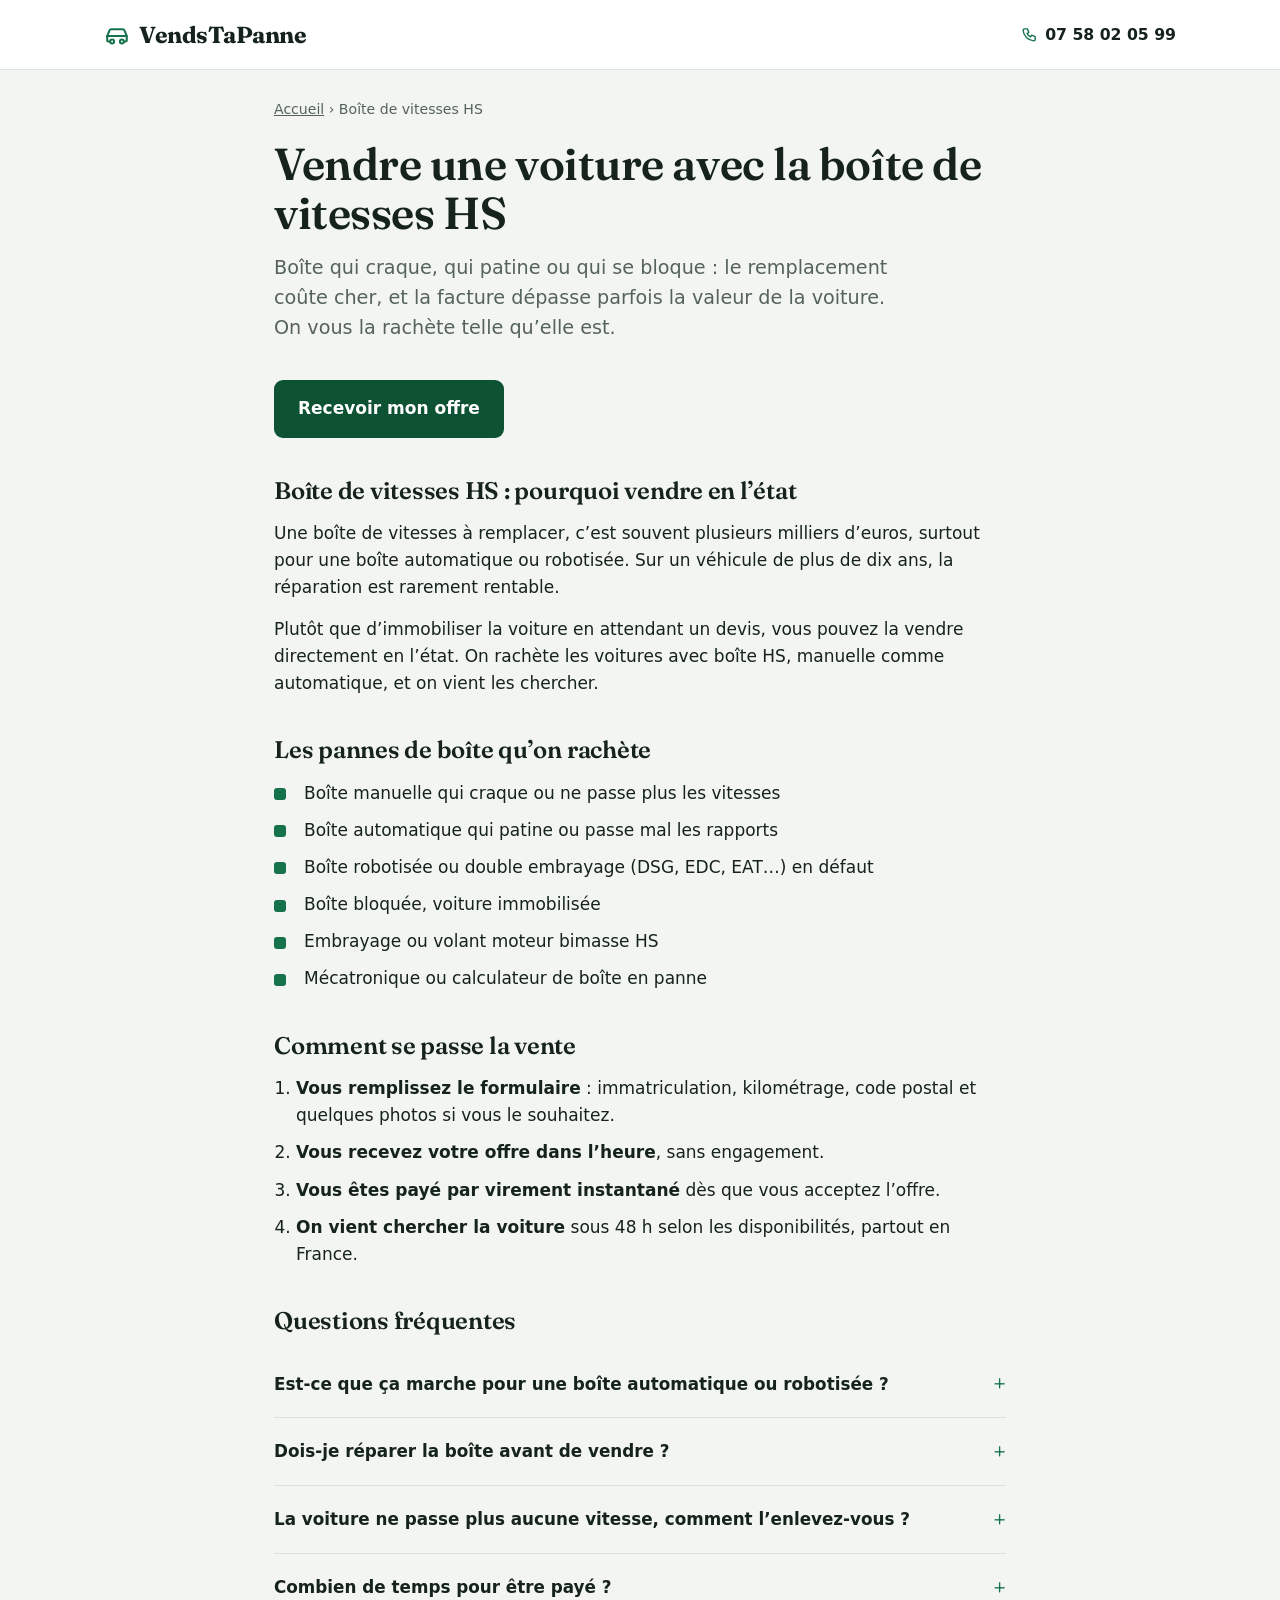
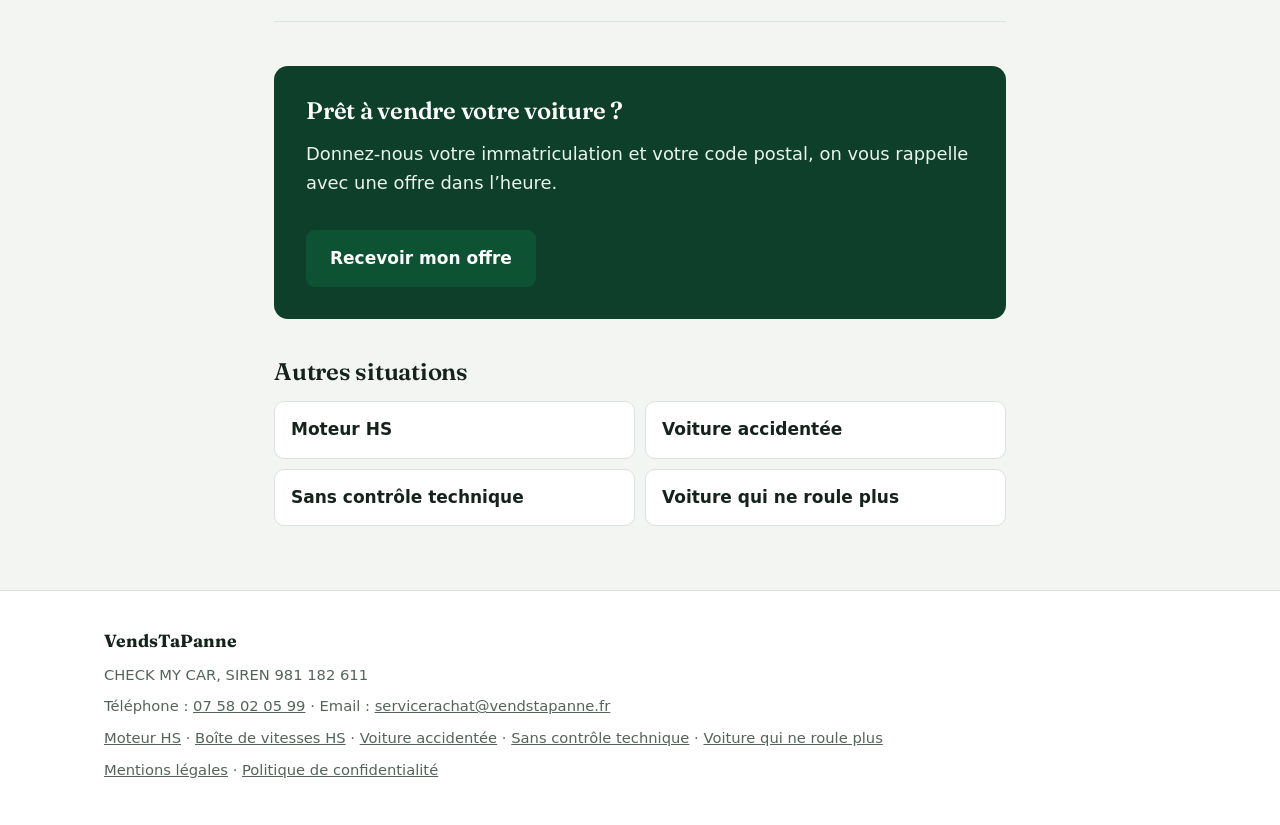
==== boite-de-vitesse-hs/index.html @ ed6f63b9 "SEO : pages par type de panne, balises, données structurées, sitemap - Pages statiques indexables : " ====
<!DOCTYPE html>
<html lang="fr">
<head>
<meta charset="utf-8">
<meta name="viewport" content="width=device-width, initial-scale=1, viewport-fit=cover">
<title>Vendre sa voiture boîte de vitesses HS | VendsTaPanne</title>
<meta name="description" content="Boîte de vitesses manuelle, automatique ou robotisée HS ? On rachète votre voiture sans réparation. Offre dans l’heure, paiement par virement instantané, enlèvement partout en France.">
<meta name="robots" content="index, follow">
<link rel="canonical" href="https://vendstapanne.fr/boite-de-vitesse-hs/">
<meta name="theme-color" content="#0E5234">
<meta property="og:type" content="website">
<meta property="og:locale" content="fr_FR">
<meta property="og:site_name" content="VendsTaPanne">
<meta property="og:url" content="https://vendstapanne.fr/boite-de-vitesse-hs/">
<meta property="og:title" content="Vendre sa voiture boîte de vitesses HS | VendsTaPanne">
<meta property="og:description" content="Boîte de vitesses manuelle, automatique ou robotisée HS ? On rachète votre voiture sans réparation. Offre dans l’heure, paiement par virement instantané, enlèvement partout en France.">
<link rel="icon" href="/assets/favicon.svg" type="image/svg+xml">
<link rel="preconnect" href="https://fonts.googleapis.com">
<link rel="preconnect" href="https://fonts.gstatic.com" crossorigin>
<link href="https://fonts.googleapis.com/css2?family=Fraunces:opsz,wght@9..144,500;9..144,600;9..144,700&display=swap" rel="stylesheet">
<link rel="stylesheet" href="/assets/style.css">
<script type="application/ld+json">{"@context": "https://schema.org", "@type": "Service", "name": "Vendre une voiture avec la boîte de vitesses HS", "serviceType": "Rachat de véhicules", "areaServed": {"@type": "Country", "name": "France"}, "provider": {"@id": "https://vendstapanne.fr/#org"}, "url": "https://vendstapanne.fr/boite-de-vitesse-hs/"}</script>
<script type="application/ld+json">{"@context": "https://schema.org", "@type": "BreadcrumbList", "itemListElement": [{"@type": "ListItem", "position": 1, "name": "Accueil", "item": "https://vendstapanne.fr/"}, {"@type": "ListItem", "position": 2, "name": "Boîte de vitesses HS", "item": "https://vendstapanne.fr/boite-de-vitesse-hs/"}]}</script>
<script type="application/ld+json">{"@context": "https://schema.org", "@type": "FAQPage", "mainEntity": [{"@type": "Question", "name": "Est-ce que ça marche pour une boîte automatique ou robotisée ?", "acceptedAnswer": {"@type": "Answer", "text": "Oui, toutes les boîtes. Précisez simplement le type de boîte quand on vous rappelle."}}, {"@type": "Question", "name": "Dois-je réparer la boîte avant de vendre ?", "acceptedAnswer": {"@type": "Answer", "text": "Non. On rachète la voiture dans l’état où elle est."}}, {"@type": "Question", "name": "La voiture ne passe plus aucune vitesse, comment l’enlevez-vous ?", "acceptedAnswer": {"@type": "Answer", "text": "On s’occupe de l’enlèvement, même si la voiture ne peut plus avancer."}}, {"@type": "Question", "name": "Combien de temps pour être payé ?", "acceptedAnswer": {"@type": "Answer", "text": "Vous recevez votre offre dans l’heure, et le paiement se fait par virement instantané dès que vous l’acceptez."}}]}</script>
</head>
<body>
<header>
  <div class="wrap">
    <a class="brand" href="/"><span class="mk" aria-hidden="true"><svg viewBox="0 0 24 24"><path d="M3 13l2-5a2 2 0 0 1 1.9-1.3h10.2A2 2 0 0 1 19 8l2 5"/><path d="M3 13h18v4a1 1 0 0 1-1 1h-1.5"/><path d="M5.5 18H4a1 1 0 0 1-1-1v-4"/><circle cx="7.5" cy="18" r="1.8"/><circle cx="16.5" cy="18" r="1.8"/></svg></span>VendsTaPanne</a>
    <a class="call" href="tel:+33758020599"><svg viewBox="0 0 24 24" aria-hidden="true"><path d="M5 4h4l2 5-2.5 1.5a11 11 0 0 0 5 5L15 13l5 2v4a2 2 0 0 1-2 2A16 16 0 0 1 3 6a2 2 0 0 1 2-2z"/></svg>07 58 02 05 99</a>
  </div>
</header>
<main>
<section class="page"><div class="wrap narrow">
<nav class="crumbs" aria-label="Fil d’Ariane"><a href="/">Accueil</a> › Boîte de vitesses HS</nav>
<h1>Vendre une voiture avec la boîte de vitesses HS</h1>
<p class="lead">Boîte qui craque, qui patine ou qui se bloque : le remplacement coûte cher, et la facture dépasse parfois la valeur de la voiture. On vous la rachète telle qu’elle est.</p>
<a class="btn" href="/#estimation">Recevoir mon offre</a>
<h2>Boîte de vitesses HS : pourquoi vendre en l’état</h2>
<p>Une boîte de vitesses à remplacer, c’est souvent plusieurs milliers d’euros, surtout pour une boîte automatique ou robotisée. Sur un véhicule de plus de dix ans, la réparation est rarement rentable.</p>
<p>Plutôt que d’immobiliser la voiture en attendant un devis, vous pouvez la vendre directement en l’état. On rachète les voitures avec boîte HS, manuelle comme automatique, et on vient les chercher.</p>
<h2>Les pannes de boîte qu’on rachète</h2>
<ul class="list"><li>Boîte manuelle qui craque ou ne passe plus les vitesses</li><li>Boîte automatique qui patine ou passe mal les rapports</li><li>Boîte robotisée ou double embrayage (DSG, EDC, EAT…) en défaut</li><li>Boîte bloquée, voiture immobilisée</li><li>Embrayage ou volant moteur bimasse HS</li><li>Mécatronique ou calculateur de boîte en panne</li></ul>
<h2>Comment se passe la vente</h2>
<ol class="how">
<li><strong>Vous remplissez le formulaire</strong> : immatriculation, kilométrage, code postal et quelques photos si vous le souhaitez.</li>
<li><strong>Vous recevez votre offre dans l’heure</strong>, sans engagement.</li>
<li><strong>Vous êtes payé par virement instantané</strong> dès que vous acceptez l’offre.</li>
<li><strong>On vient chercher la voiture</strong> sous 48 h selon les disponibilités, partout en France.</li>
</ol>
<h2>Questions fréquentes</h2>
<details><summary>Est-ce que ça marche pour une boîte automatique ou robotisée ?</summary><p>Oui, toutes les boîtes. Précisez simplement le type de boîte quand on vous rappelle.</p></details>
<details><summary>Dois-je réparer la boîte avant de vendre ?</summary><p>Non. On rachète la voiture dans l’état où elle est.</p></details>
<details><summary>La voiture ne passe plus aucune vitesse, comment l’enlevez-vous ?</summary><p>On s’occupe de l’enlèvement, même si la voiture ne peut plus avancer.</p></details>
<details><summary>Combien de temps pour être payé ?</summary><p>Vous recevez votre offre dans l’heure, et le paiement se fait par virement instantané dès que vous l’acceptez.</p></details>
<div class="band"><h2>Prêt à vendre votre voiture ?</h2><p>Donnez-nous votre immatriculation et votre code postal, on vous rappelle avec une offre dans l’heure.</p><a class="btn" href="/#estimation">Recevoir mon offre</a></div>
<h2>Autres situations</h2>
<ul class="related"><li><a href="/moteur-hs/">Moteur HS</a></li><li><a href="/voiture-accidentee/">Voiture accidentée</a></li><li><a href="/sans-controle-technique/">Sans contrôle technique</a></li><li><a href="/voiture-non-roulante/">Voiture qui ne roule plus</a></li></ul>
</div></section>
</main>
<div class="stickybar">
  <a class="sb-call" href="tel:+33758020599">Appeler</a>
  <a class="sb-est" href="/#estimation">Estimer ma voiture</a>
</div>
<footer id="contact">
  <div class="wrap">
    <div class="fb">VendsTaPanne</div>
    <div>CHECK MY CAR, SIREN 981 182 611</div>
    <div>Téléphone : <a href="tel:+33758020599">07 58 02 05 99</a> · Email : <a href="mailto:servicerachat@vendstapanne.fr">servicerachat@vendstapanne.fr</a></div>
    <div><a href="/moteur-hs/">Moteur HS</a> · <a href="/boite-de-vitesse-hs/">Boîte de vitesses HS</a> · <a href="/voiture-accidentee/">Voiture accidentée</a> · <a href="/sans-controle-technique/">Sans contrôle technique</a> · <a href="/voiture-non-roulante/">Voiture qui ne roule plus</a></div>
    <div><a href="/mentions-legales/">Mentions légales</a> · <a href="/confidentialite/">Politique de confidentialité</a></div>
  </div>
</footer>
</body>
</html>
---- assets/style.css ----
:root{
  box-sizing:border-box;
  padding-top:env(safe-area-inset-top,0px);
  padding-bottom:env(safe-area-inset-bottom,0px);
  --bg:#F2F5F2;--surface:#FFFFFF;--ink:#16231D;--muted:#55635A;
  --green:#15724A;--cta-bg:#0E5234;--on-cta:#FFFFFF;
  --line:#DAE3DD;--band:#0E3F2A;--on-band:#EAF3ED;--tint:#E7F0EA;
  color-scheme:light;
}
@media (prefers-color-scheme:dark){
  :root:not([data-theme="light"]){
    --bg:#0D1512;--surface:#15201B;--ink:#E9F0EB;--muted:#9AA89F;
    --green:#5FD2A0;--cta-bg:#37B884;--on-cta:#06231A;
    --line:#26332C;--band:#0C2E20;--on-band:#E3EFE8;--tint:#16241D;color-scheme:dark;
  }
}
:root[data-theme="dark"]{
  --bg:#0D1512;--surface:#15201B;--ink:#E9F0EB;--muted:#9AA89F;
  --green:#5FD2A0;--cta-bg:#37B884;--on-cta:#06231A;
  --line:#26332C;--band:#0C2E20;--on-band:#E3EFE8;--tint:#16241D;color-scheme:dark;
}
html{scroll-padding-top:env(safe-area-inset-top,0px)}
*,*::before,*::after{box-sizing:inherit}
body{margin:0;background:var(--bg);color:var(--ink);font:17px/1.6 system-ui,-apple-system,"Segoe UI",Roboto,sans-serif;-webkit-font-smoothing:antialiased}
h1,h2,h3{font-family:"Fraunces",Georgia,"Times New Roman",serif;line-height:1.1;margin:0;font-weight:600;letter-spacing:-.01em}
a{color:var(--green)}
:focus-visible{outline:3px solid var(--green);outline-offset:2px}
.wrap{max-width:1120px;margin:0 auto;padding:0 24px}
.todo{background:#FCE9A6;color:#5a4a12;padding:0 .3em;border-radius:3px;font-weight:600;white-space:nowrap}

/* header */
header{border-bottom:1px solid var(--line);background:var(--surface)}
header .wrap{display:flex;align-items:center;justify-content:space-between;gap:16px;padding-top:16px;padding-bottom:16px}
.brand{font-family:"Fraunces",Georgia,serif;font-weight:700;font-size:1.45rem;text-decoration:none;color:var(--ink);letter-spacing:-.02em;display:inline-flex;align-items:center;gap:9px}
.brand .mk{width:26px;height:26px;flex:none;color:var(--green)}
.brand .mk svg{width:100%;height:100%;display:block;stroke:currentColor;fill:none;stroke-width:1.9;stroke-linecap:round;stroke-linejoin:round}
.call{font-weight:600;text-decoration:none;color:var(--ink);font-size:.98rem;display:inline-flex;align-items:center;gap:7px}
.call svg{width:17px;height:17px;stroke:var(--green);fill:none;stroke-width:2;stroke-linecap:round;stroke-linejoin:round}

/* hero */
.hero{border-bottom:1px solid var(--line);background:linear-gradient(180deg,var(--tint),var(--bg) 70%)}
.hero .wrap{display:grid;grid-template-columns:1.02fr .98fr;gap:52px;align-items:center;padding-top:64px;padding-bottom:64px}
.eyebrow{display:inline-block;font-size:.8rem;font-weight:700;letter-spacing:.14em;text-transform:uppercase;color:var(--green)}
h1{font-size:clamp(2.2rem,5vw,3.5rem);margin-top:14px}
.lead{font-size:1.2rem;line-height:1.55;color:var(--muted);max-width:33em;margin:20px 0 0}
.checks{list-style:none;padding:0;margin:26px 0 0;display:grid;gap:12px}
.checks li{padding-left:32px;position:relative;font-weight:500}
.checks li svg{position:absolute;left:0;top:1px;width:22px;height:22px;stroke:var(--green);fill:none;stroke-width:2.3;stroke-linecap:round;stroke-linejoin:round}

/* form card */
.card{background:var(--surface);border:1px solid var(--line);border-radius:14px;padding:26px;box-shadow:0 1px 2px rgba(16,40,28,.04),0 10px 30px -18px rgba(16,40,28,.25)}
.card h2{font-size:1.4rem}
.card .cap{margin:4px 0 18px;color:var(--muted);font-size:.95rem}
.grid{display:grid;grid-template-columns:1fr 1fr;gap:14px}
.full{grid-column:1/-1}
label{display:block;font-weight:600;font-size:.9rem;margin-bottom:5px}
input,select{width:100%;font:inherit;color:var(--ink);background:var(--surface);border:1px solid var(--line);border-radius:9px;padding:11px 12px;min-height:46px}
input:focus,select:focus{border-color:var(--green)}
.plate input{font-weight:700;font-size:1.8rem;text-align:center;letter-spacing:.14em;text-transform:uppercase;min-height:64px;border:2px solid var(--ink);border-left:26px solid var(--green);background:#fff;color:#111}
:root[data-theme="dark"] .plate input,.plate input{}
.hint{font-size:.85rem;color:var(--muted);margin:6px 0 0}
.link{background:none;border:0;padding:6px 0;margin-top:2px;font:inherit;font-size:.9rem;color:var(--green);text-decoration:underline;cursor:pointer}
.radios{display:flex;gap:10px}
.opt{font-weight:400;color:var(--muted)}
.sr{position:absolute;width:1px;height:1px;opacity:0;overflow:hidden}
.drop{display:flex;align-items:center;justify-content:center;gap:10px;margin:0;font-weight:600;border:1.5px dashed var(--line);border-radius:9px;padding:14px;min-height:54px;cursor:pointer;background:var(--surface)}
.drop:hover,#photos:focus+.thumbs,.drop:focus-within{border-color:var(--green)}
.drop svg{width:22px;height:22px;stroke:var(--green);fill:none;stroke-width:2;stroke-linecap:round;stroke-linejoin:round}
.thumbs{display:flex;flex-wrap:wrap;gap:8px;margin-top:8px}
.thumbs img{width:64px;height:64px;object-fit:cover;border-radius:7px;border:1px solid var(--line)}
.r{display:flex;align-items:center;gap:8px;flex:1;font-weight:500;margin:0;background:var(--surface);border:1px solid var(--line);border-radius:9px;padding:11px 12px;min-height:46px;cursor:pointer}
.r:has(input:checked){border-color:var(--green);background:var(--tint)}
.r input{width:auto;min-height:0;margin:0;accent-color:var(--green)}
button.cta{width:100%;margin-top:4px;font:inherit;font-weight:700;font-size:1.05rem;background:var(--cta-bg);color:var(--on-cta);border:0;border-radius:9px;padding:15px 18px;cursor:pointer;min-height:54px}
button.cta:hover{filter:brightness(1.08)}
.legal{font-size:.82rem;color:var(--muted);margin:12px 0 0}
.done{display:none;text-align:center;padding:14px 0}
.done .ok{width:56px;height:56px;margin:0 auto 12px;border-radius:50%;background:var(--tint);display:grid;place-items:center}
.done .ok svg{width:30px;height:30px;stroke:var(--green);fill:none;stroke-width:2.4;stroke-linecap:round;stroke-linejoin:round}
.done h2{margin-bottom:6px;font-size:1.4rem}

/* sections */
section.block{padding:72px 0}
.kicker{font-size:.8rem;font-weight:700;letter-spacing:.14em;text-transform:uppercase;color:var(--green);margin-bottom:10px}
section.block h2{font-size:clamp(1.7rem,3.4vw,2.35rem);margin-bottom:8px}
.sub{color:var(--muted);font-size:1.08rem;max-width:40em;margin:0 0 36px}

.steps{display:grid;grid-template-columns:repeat(4,1fr);gap:34px 28px;list-style:none;padding:0;margin:0}
.steps li{color:var(--muted)}
.steps .ico{display:grid;place-items:center;width:50px;height:50px;border-radius:13px;background:var(--tint);margin-bottom:16px}
.steps .ico svg{width:25px;height:25px;stroke:var(--green);fill:none;stroke-width:1.9;stroke-linecap:round;stroke-linejoin:round}
.steps strong{display:block;font-family:"Fraunces",Georgia,serif;font-weight:600;font-size:1.18rem;margin-bottom:5px;color:var(--ink);letter-spacing:-.01em}

.cases{display:grid;grid-template-columns:repeat(5,1fr);gap:0;border:1px solid var(--line);border-radius:14px;overflow:hidden;background:var(--surface)}
.cases a{display:flex;flex-direction:column;gap:12px;padding:24px 20px;text-decoration:none;color:var(--ink);border-right:1px solid var(--line);transition:background .15s}
.cases a:last-child{border-right:0}
.cases a:hover{background:var(--tint)}
.cases svg{width:30px;height:30px;stroke:var(--green);fill:none;stroke-width:1.8;stroke-linecap:round;stroke-linejoin:round}
.cases span{font-weight:600;font-size:1rem;line-height:1.3}
.cases em{font-style:normal;color:var(--green);font-size:.85rem;font-weight:600;margin-top:auto}

.why{display:grid;grid-template-columns:repeat(4,1fr);gap:30px}
.why div h3{font-size:1.12rem;padding-top:16px;border-top:2px solid var(--green);margin-bottom:8px}
.why p{margin:0;color:var(--muted);font-size:.97rem}

.band{background:var(--band);color:var(--on-band)}
.band .wrap{max-width:820px;padding-top:56px;padding-bottom:56px}
.band h2{font-size:clamp(1.6rem,3vw,2.1rem);margin-bottom:12px;color:#fff}
.band p{margin:0;font-size:1.12rem;line-height:1.6}
:root:not([data-theme="dark"]) .band h2{color:#fff}

.faqwrap{max-width:780px}
details{border-bottom:1px solid var(--line)}
summary{cursor:pointer;font-weight:600;padding:20px 0;list-style:none;display:flex;justify-content:space-between;align-items:center;gap:16px;font-size:1.05rem}
summary::-webkit-details-marker{display:none}
summary::after{content:"+";font-family:"Fraunces",serif;font-size:1.5rem;color:var(--green);line-height:1}
details[open] summary::after{content:"–"}
details p{margin:0 0 20px;color:var(--muted)}

footer{border-top:1px solid var(--line);padding:36px 0 44px;color:var(--muted);font-size:.92rem;background:var(--surface)}
footer .wrap{display:grid;gap:8px}
footer a{color:var(--muted)}
footer .fb{font-family:"Fraunces",Georgia,serif;font-weight:700;color:var(--ink);font-size:1.1rem}

/* type-de-panne pages */
[hidden]{display:none!important}
.page{padding:28px 0 64px}
.narrow{max-width:780px}
.back{display:inline-flex;align-items:center;gap:6px;margin-bottom:24px;font-weight:600;text-decoration:none}
.page h1{font-size:clamp(1.9rem,4vw,2.8rem);margin-bottom:16px}
.page .lead{color:var(--muted)}
.page h2{font-size:1.5rem;margin:40px 0 16px}
.page ul.list{padding:0;margin:0;list-style:none;display:grid;gap:10px}
.page ul.list li{padding-left:30px;position:relative}
.page ul.list li::before{content:"";position:absolute;left:0;top:.5em;width:12px;height:12px;border-radius:3px;background:var(--green)}
.btn{display:inline-block;margin-top:24px;background:var(--cta-bg);color:var(--on-cta);font-weight:700;text-decoration:none;border-radius:9px;padding:15px 24px}
.page .band{border-radius:14px;padding:32px;margin-top:44px}
.page .band h2{margin-top:0}
.page .band .btn{margin-top:18px}

/* sticky mobile */
.stickybar{display:none}
@media (max-width:860px){
  .hero .wrap{grid-template-columns:1fr;gap:36px;padding-top:44px;padding-bottom:44px}
  .steps{grid-template-columns:1fr 1fr;gap:30px 24px}
  .cases{grid-template-columns:1fr 1fr}
  .cases a{border-right:1px solid var(--line);border-bottom:1px solid var(--line)}
  .why{grid-template-columns:1fr 1fr;gap:26px}
  .stickybar{position:fixed;left:0;right:0;bottom:0;z-index:50;display:flex;gap:10px;padding:10px 16px calc(10px + env(safe-area-inset-bottom,0px));background:var(--surface);border-top:1px solid var(--line)}
  .stickybar a{flex:1;text-align:center;font-weight:700;text-decoration:none;border-radius:9px;padding:13px;min-height:48px;display:flex;align-items:center;justify-content:center}
  .sb-call{border:1.5px solid var(--cta-bg);color:var(--cta-bg)}
  .sb-est{background:var(--cta-bg);color:var(--on-cta);flex:2}
  body{padding-bottom:78px}
}
@media (max-width:520px){
  .grid{grid-template-columns:1fr}
  .steps{grid-template-columns:1fr}
  .cases{grid-template-columns:1fr}
  .why{grid-template-columns:1fr}
}

/* pages intérieures */
.crumbs{font-size:.88rem;color:var(--muted);margin-bottom:18px}
.crumbs a{color:var(--muted)}
.page p{margin:0 0 14px}
.page h3{font-size:1.15rem;margin:22px 0 8px}
.page ol.how{padding-left:22px;margin:0;display:grid;gap:10px}
.related{display:grid;grid-template-columns:1fr 1fr;gap:10px;list-style:none;padding:0;margin:0}
.related a{display:block;padding:14px 16px;border:1px solid var(--line);border-radius:10px;background:var(--surface);text-decoration:none;font-weight:600;color:var(--ink)}
.related a:hover{background:var(--tint)}
.legalpage h2{font-size:1.3rem;margin:32px 0 10px}
@media (max-width:520px){.related{grid-template-columns:1fr}}
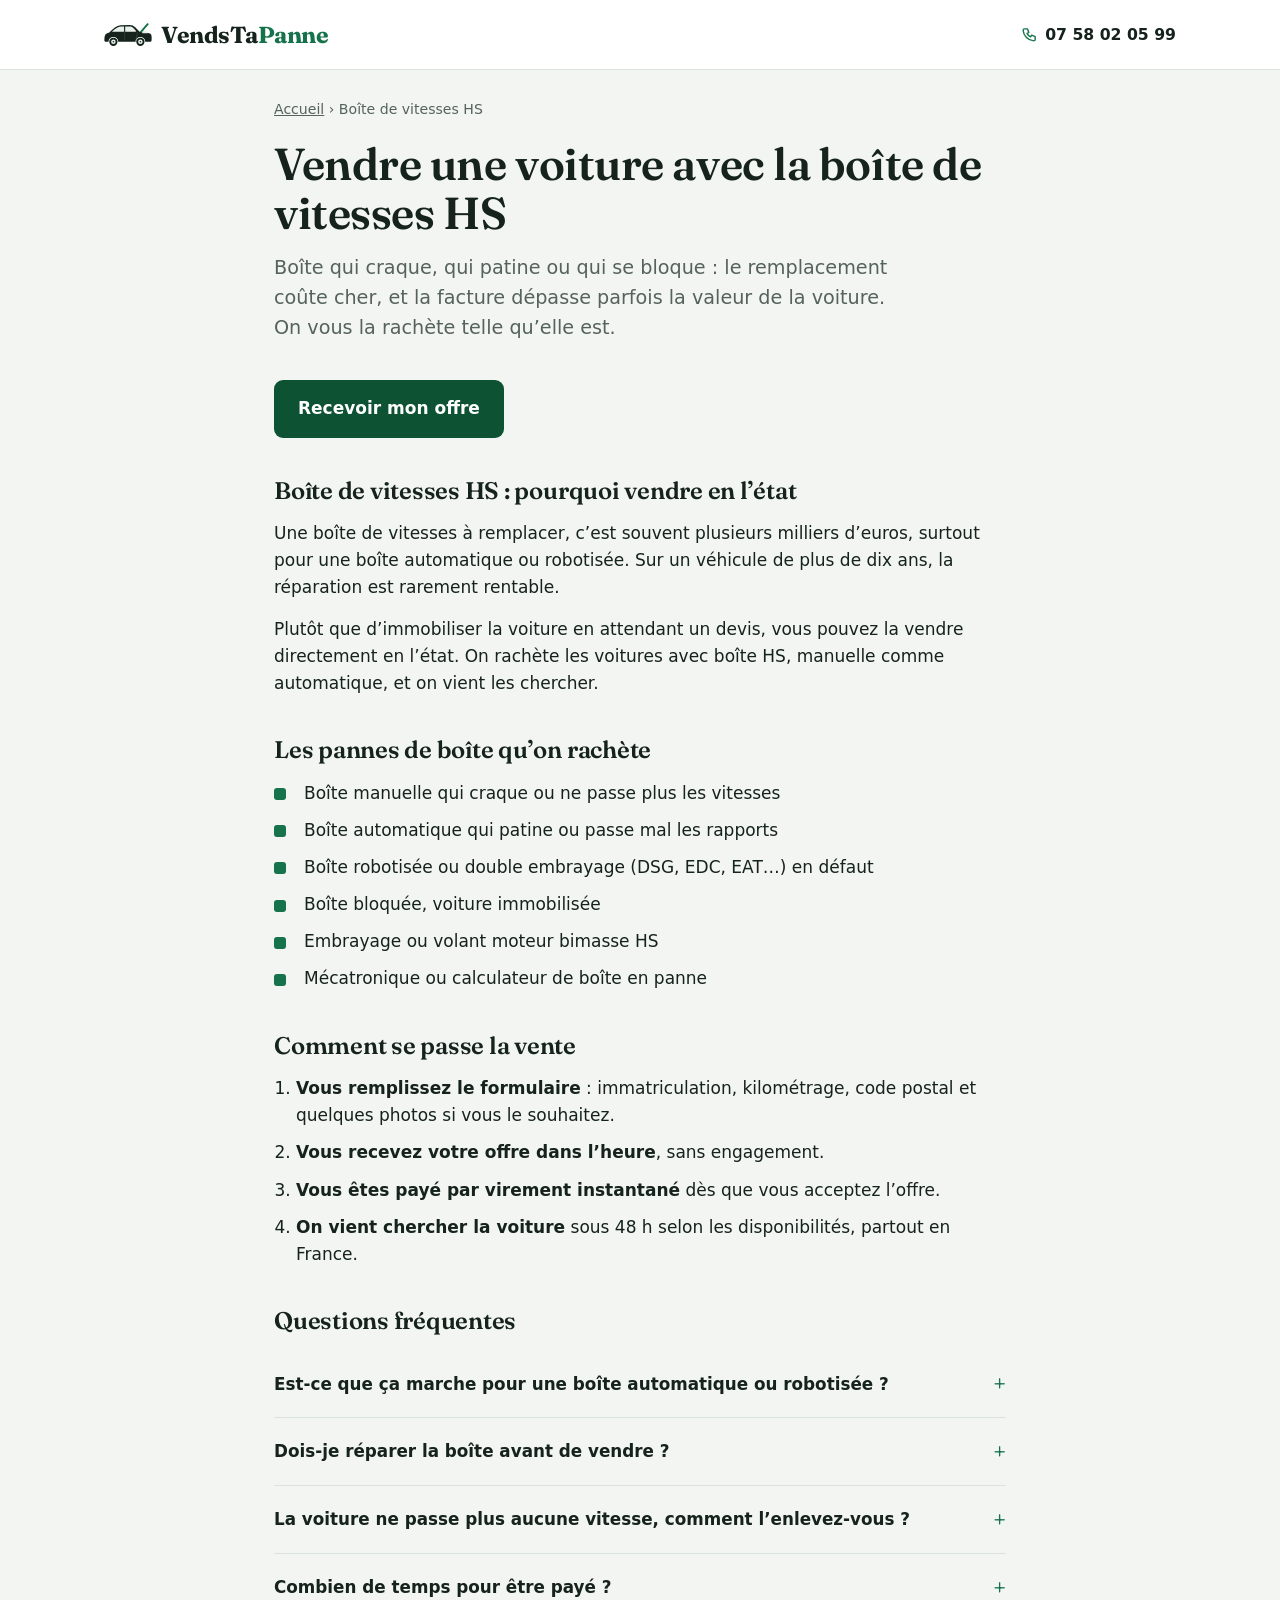
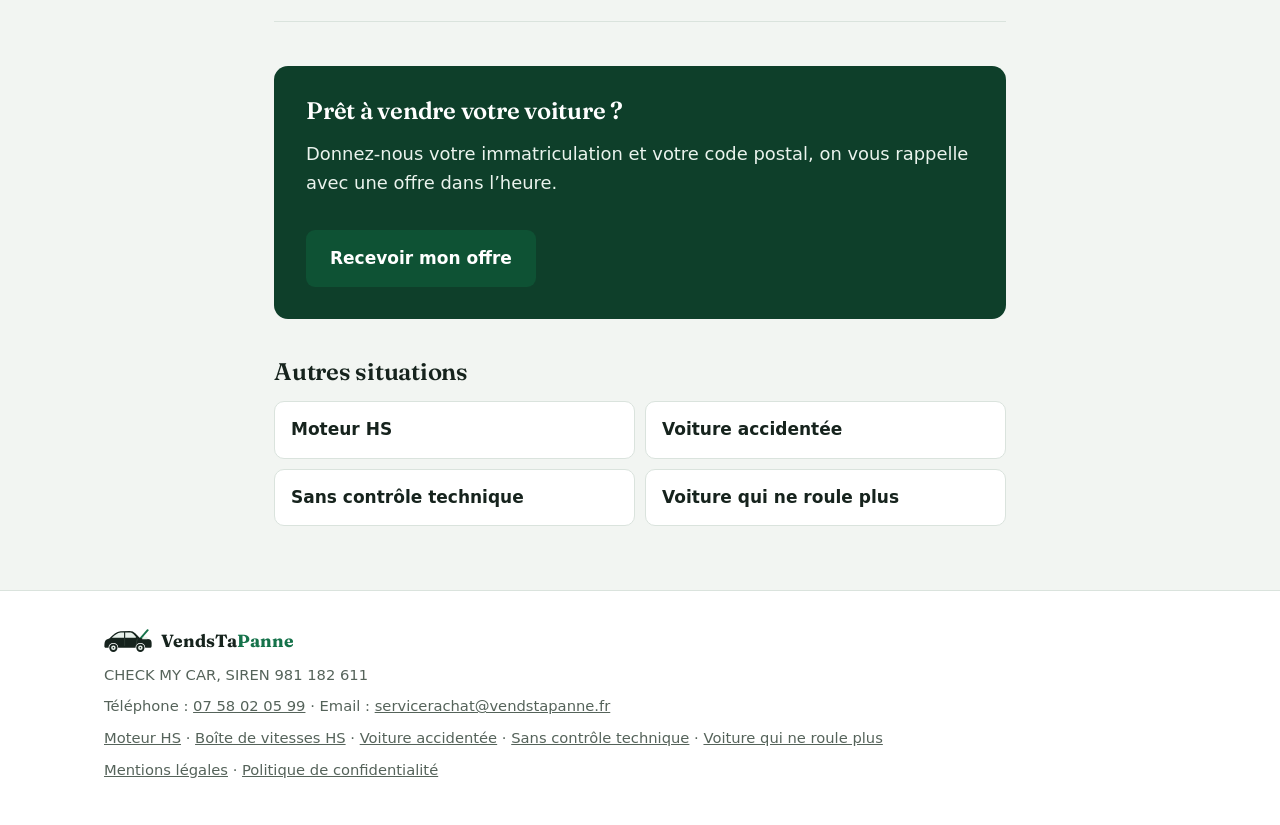
==== commit 7ae49ed3: "Nouveau logo : voiture capot ouvert aux couleurs du site, icône d'onglet Co-Authored-By: Claude Opus" ====
--- a/boite-de-vitesse-hs/index.html
+++ b/boite-de-vitesse-hs/index.html
@@ -26,7 +26,7 @@
 <body>
 <header>
   <div class="wrap">
-    <a class="brand" href="/"><span class="mk" aria-hidden="true"><svg viewBox="0 0 24 24"><path d="M3 13l2-5a2 2 0 0 1 1.9-1.3h10.2A2 2 0 0 1 19 8l2 5"/><path d="M3 13h18v4a1 1 0 0 1-1 1h-1.5"/><path d="M5.5 18H4a1 1 0 0 1-1-1v-4"/><circle cx="7.5" cy="18" r="1.8"/><circle cx="16.5" cy="18" r="1.8"/></svg></span>VendsTaPanne</a>
+    <a class="brand" href="/"><span class="mk"><svg class="lg" viewBox="42 76 256 124" aria-hidden="true"><path class="b" d="M44 168C44 150 46 138 56 132L70 126C92 104 108 92 130 88L178 86C192 86 200 90 210 100L232 123L284 130C292 132 296 140 296 150V166C296 173 292 176 286 176H262A26 26 0 0 0 210 176H118A26 26 0 0 0 66 176H52C47 176 44 173 44 168Z"/><path class="w" d="M246 121h28v9h-28zM250 116h8v6h-8zM262 117h9v5h-9zM84 123C100 106 114 96 132 94H149V123ZM155 94H180C188 94 194 97 200 104L217 123H155Z"/><path class="h" d="M233 122L271 79C273 77 276 77 278 79L281 82L243 127Z"/><path class="l" d="M152 125V166M220 128C216 140 214 154 214 166"/><path class="b" d="M210 118L220 114L224 122L214 124Z"/><circle class="t" cx="92" cy="176" r="22"/><circle class="w" cx="92" cy="176" r="12"/><circle class="t" cx="92" cy="176" r="4"/><circle class="t" cx="236" cy="176" r="22"/><circle class="w" cx="236" cy="176" r="12"/><circle class="t" cx="236" cy="176" r="4"/></svg></span><span class="wm">VendsTa<span class="pn">Panne</span></span></a>
     <a class="call" href="tel:+33758020599"><svg viewBox="0 0 24 24" aria-hidden="true"><path d="M5 4h4l2 5-2.5 1.5a11 11 0 0 0 5 5L15 13l5 2v4a2 2 0 0 1-2 2A16 16 0 0 1 3 6a2 2 0 0 1 2-2z"/></svg>07 58 02 05 99</a>
   </div>
 </header>
@@ -64,7 +64,7 @@
 </div>
 <footer id="contact">
   <div class="wrap">
-    <div class="fb">VendsTaPanne</div>
+    <div class="fb"><span class="mk"><svg class="lg" viewBox="42 76 256 124" aria-hidden="true"><path class="b" d="M44 168C44 150 46 138 56 132L70 126C92 104 108 92 130 88L178 86C192 86 200 90 210 100L232 123L284 130C292 132 296 140 296 150V166C296 173 292 176 286 176H262A26 26 0 0 0 210 176H118A26 26 0 0 0 66 176H52C47 176 44 173 44 168Z"/><path class="w" d="M246 121h28v9h-28zM250 116h8v6h-8zM262 117h9v5h-9zM84 123C100 106 114 96 132 94H149V123ZM155 94H180C188 94 194 97 200 104L217 123H155Z"/><path class="h" d="M233 122L271 79C273 77 276 77 278 79L281 82L243 127Z"/><path class="l" d="M152 125V166M220 128C216 140 214 154 214 166"/><path class="b" d="M210 118L220 114L224 122L214 124Z"/><circle class="t" cx="92" cy="176" r="22"/><circle class="w" cx="92" cy="176" r="12"/><circle class="t" cx="92" cy="176" r="4"/><circle class="t" cx="236" cy="176" r="22"/><circle class="w" cx="236" cy="176" r="12"/><circle class="t" cx="236" cy="176" r="4"/></svg></span><span class="wm">VendsTa<span class="pn">Panne</span></span></div>
     <div>CHECK MY CAR, SIREN 981 182 611</div>
     <div>Téléphone : <a href="tel:+33758020599">07 58 02 05 99</a> · Email : <a href="mailto:servicerachat@vendstapanne.fr">servicerachat@vendstapanne.fr</a></div>
     <div><a href="/moteur-hs/">Moteur HS</a> · <a href="/boite-de-vitesse-hs/">Boîte de vitesses HS</a> · <a href="/voiture-accidentee/">Voiture accidentée</a> · <a href="/sans-controle-technique/">Sans contrôle technique</a> · <a href="/voiture-non-roulante/">Voiture qui ne roule plus</a></div>
--- a/assets/style.css
+++ b/assets/style.css
@@ -170,3 +170,14 @@
 .related a:hover{background:var(--tint)}
 .legalpage h2{font-size:1.3rem;margin:32px 0 10px}
 @media (max-width:520px){.related{grid-template-columns:1fr}}
+
+.brand .mk,footer .fb .mk{width:48px;height:auto;color:inherit}
+.brand .pn,footer .fb .pn{color:var(--green)}
+footer .fb{display:inline-flex;align-items:center;gap:9px}
+svg.lg{width:100%;height:auto;display:block;stroke:none!important}
+svg.lg .b,svg.lg .t{fill:var(--ink)}
+svg.lg .w{fill:var(--tint)}
+svg.lg .h{fill:var(--green)}
+svg.lg .l{fill:none!important;stroke:var(--muted)!important;stroke-width:2}
+header .call{white-space:nowrap}
+@media (max-width:420px){.brand{font-size:1.2rem;gap:7px}.brand .mk{width:38px}}
